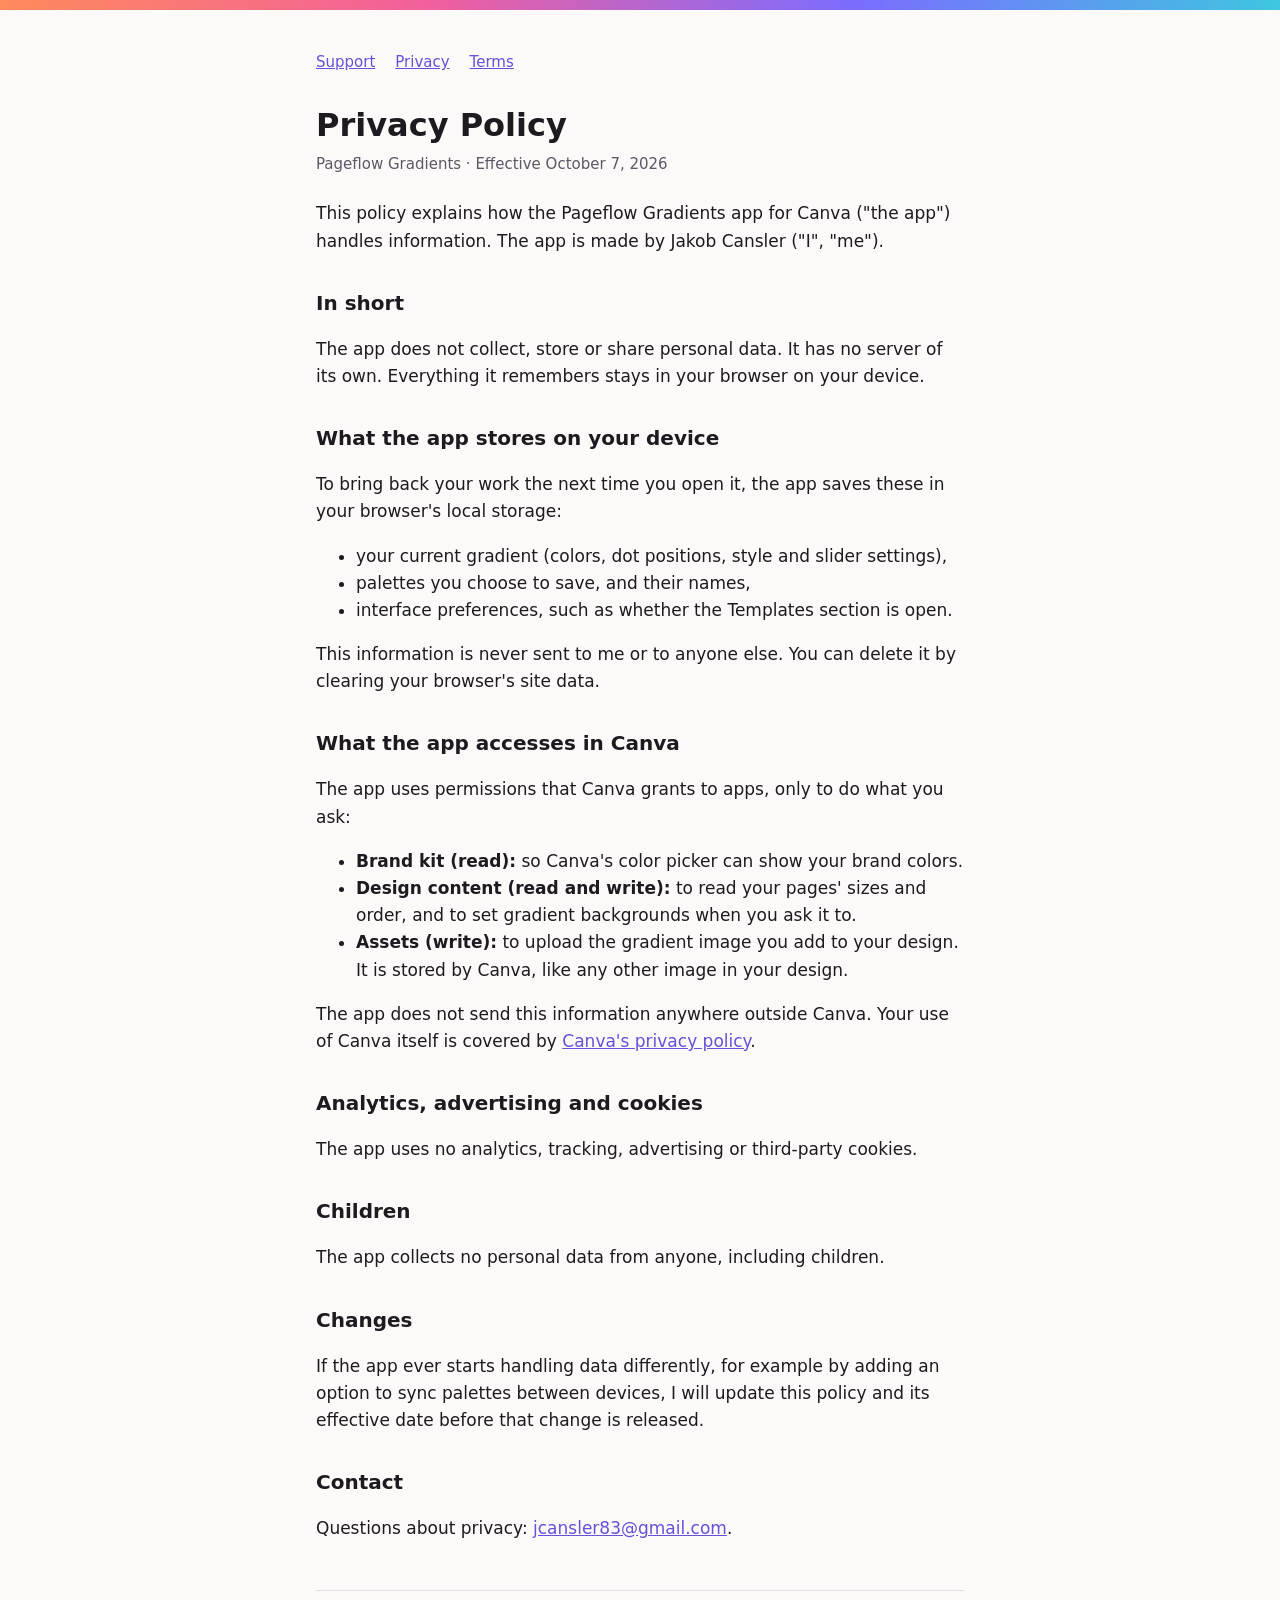
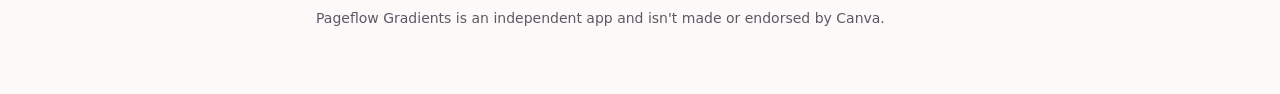
==== privacy.html @ c286d292 "Support, privacy and terms pages for Pageflow Gradients The Canva Marketplace listing needs public s" ====
<!doctype html>
<html lang="en">
<head>
<meta charset="utf-8">
<meta name="viewport" content="width=device-width, initial-scale=1">
<title>Privacy Policy</title>
<link rel="stylesheet" href="style.css">
</head>
<body>
<div class="band"></div>
<main>
<nav><a href="./">Support</a><a href="privacy.html">Privacy</a><a href="terms.html">Terms</a></nav>
<h1>Privacy Policy</h1>
<p class="meta">Pageflow Gradients · Effective October 7, 2026</p>

<p>This policy explains how the Pageflow Gradients app for Canva ("the app") handles information. The app is made by Jakob Cansler ("I", "me").</p>

<h2>In short</h2>
<p>The app does not collect, store or share personal data. It has no server of its own. Everything it remembers stays in your browser on your device.</p>

<h2>What the app stores on your device</h2>
<p>To bring back your work the next time you open it, the app saves these in your browser's local storage:</p>
<ul>
<li>your current gradient (colors, dot positions, style and slider settings),</li>
<li>palettes you choose to save, and their names,</li>
<li>interface preferences, such as whether the Templates section is open.</li>
</ul>
<p>This information is never sent to me or to anyone else. You can delete it by clearing your browser's site data.</p>

<h2>What the app accesses in Canva</h2>
<p>The app uses permissions that Canva grants to apps, only to do what you ask:</p>
<ul>
<li><strong>Brand kit (read):</strong> so Canva's color picker can show your brand colors.</li>
<li><strong>Design content (read and write):</strong> to read your pages' sizes and order, and to set gradient backgrounds when you ask it to.</li>
<li><strong>Assets (write):</strong> to upload the gradient image you add to your design. It is stored by Canva, like any other image in your design.</li>
</ul>
<p>The app does not send this information anywhere outside Canva. Your use of Canva itself is covered by <a href="https://www.canva.com/policies/privacy-policy/">Canva's privacy policy</a>.</p>

<h2>Analytics, advertising and cookies</h2>
<p>The app uses no analytics, tracking, advertising or third-party cookies.</p>

<h2>Children</h2>
<p>The app collects no personal data from anyone, including children.</p>

<h2>Changes</h2>
<p>If the app ever starts handling data differently, for example by adding an option to sync palettes between devices, I will update this policy and its effective date before that change is released.</p>

<h2>Contact</h2>
<p>Questions about privacy: <a href="mailto:jcansler83@gmail.com?subject=Pageflow%20Gradients%20privacy">jcansler83@gmail.com</a>.</p>

<footer>Pageflow Gradients is an independent app and isn't made or endorsed by Canva.</footer>
</main>
</body>
</html>
---- style.css ----
:root{--bg:#fbfaf8;--fg:#1d1b20;--muted:#5d5866;--accent:#6b4fd8;--rule:#e4e0ea}
@media (prefers-color-scheme:dark){:root{--bg:#141217;--fg:#ece9f1;--muted:#a7a1b1;--accent:#a996ff;--rule:#2c2833}}
*{box-sizing:border-box}
body{margin:0;background:var(--bg);color:var(--fg);font:17px/1.6 system-ui,-apple-system,"Segoe UI",sans-serif}
.band{height:10px;background:linear-gradient(90deg,#ff8a5b,#f25f9c,#7b6cff,#3ec6e0)}
main{max-width:680px;margin:0 auto;padding:40px 16px 64px}
nav{display:flex;gap:20px;flex-wrap:wrap;font-size:15px;margin-bottom:32px}
a{color:var(--accent)}
h1{font-size:32px;line-height:1.2;margin:0 0 8px}
h2{font-size:20px;margin:32px 0 8px}
.meta{color:var(--muted);font-size:15px;margin:0 0 24px}
footer{border-top:1px solid var(--rule);margin-top:48px;padding-top:16px;color:var(--muted);font-size:14px}
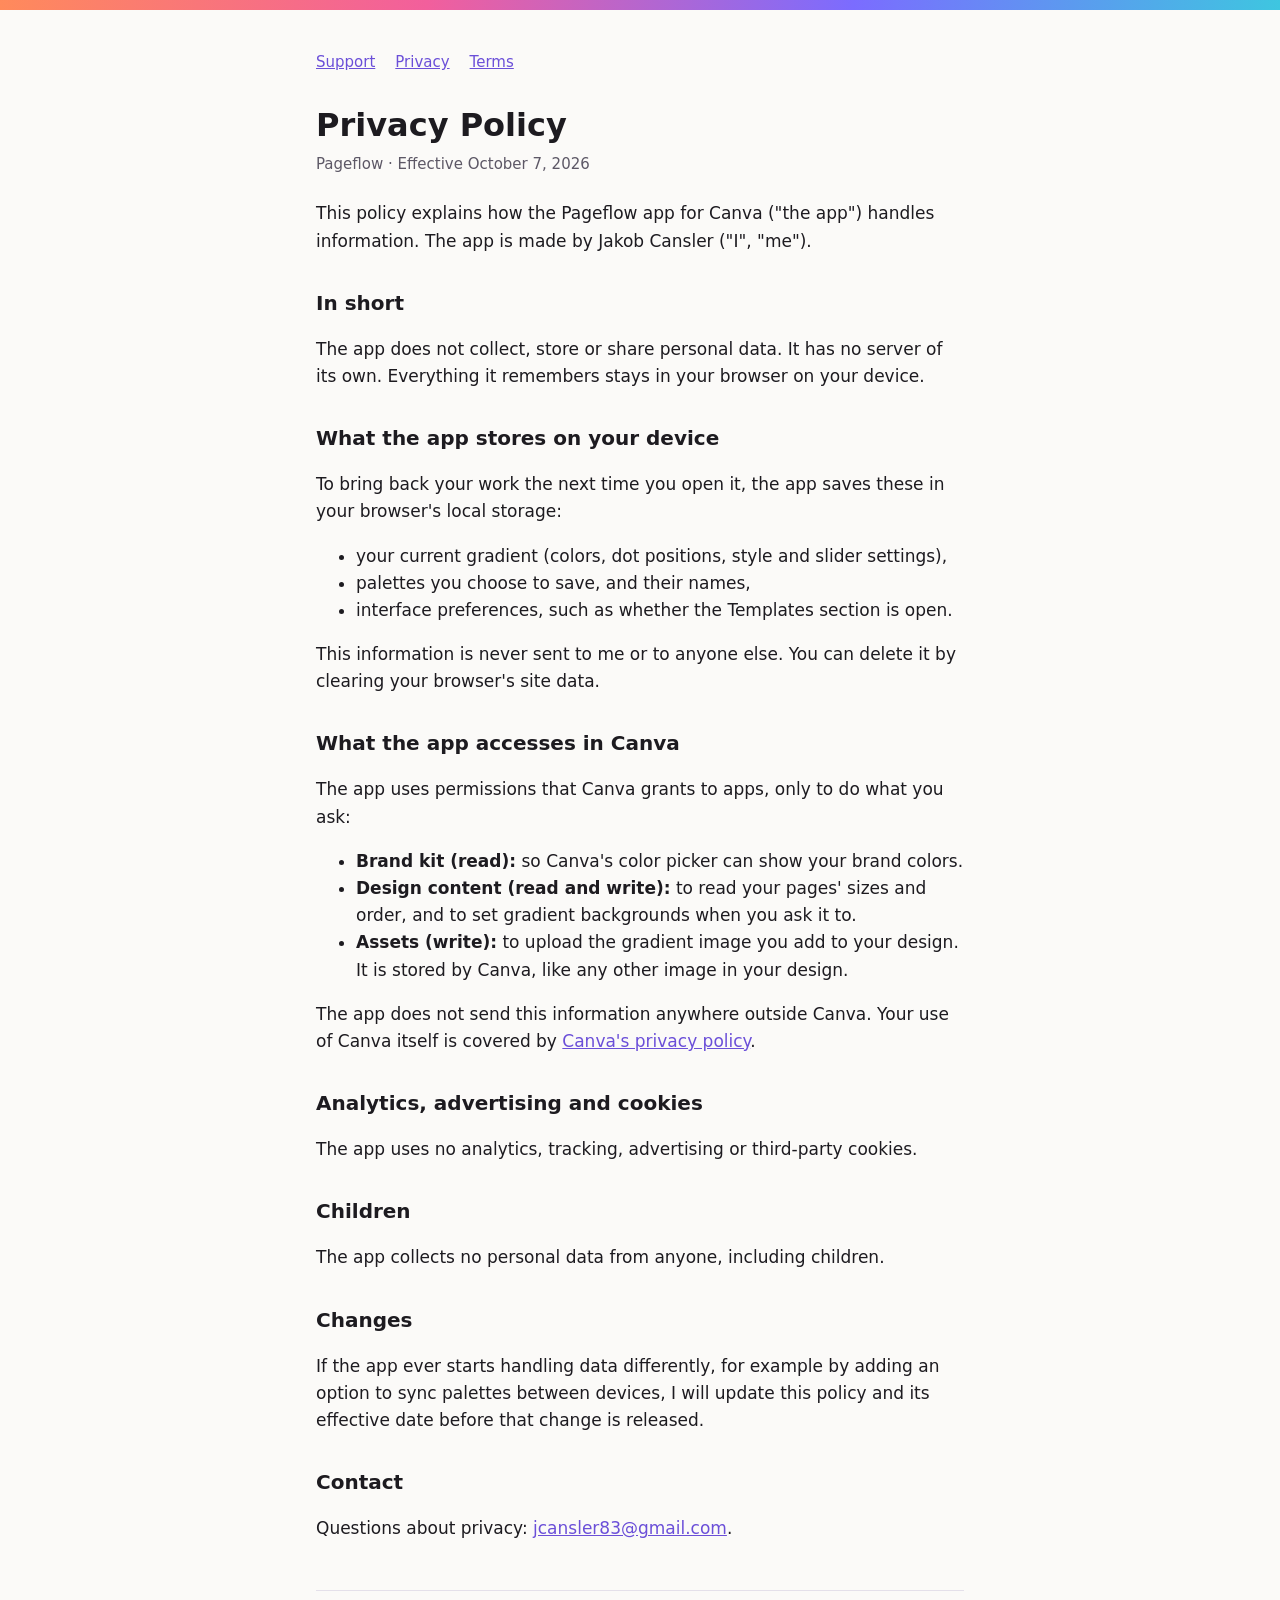
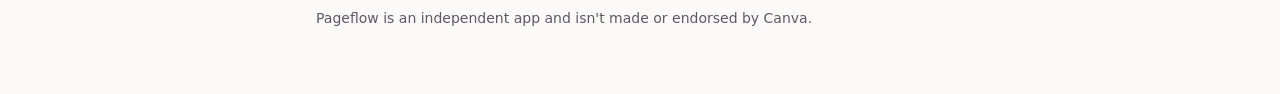
==== commit 5769ffe0: "Use the listing name Pageflow Canva asks for app names under 10 characters, so the Marketplace name " ====
--- a/privacy.html
+++ b/privacy.html
@@ -11,9 +11,9 @@
 <main>
 <nav><a href="./">Support</a><a href="privacy.html">Privacy</a><a href="terms.html">Terms</a></nav>
 <h1>Privacy Policy</h1>
-<p class="meta">Pageflow Gradients · Effective October 7, 2026</p>
+<p class="meta">Pageflow · Effective October 7, 2026</p>
 
-<p>This policy explains how the Pageflow Gradients app for Canva ("the app") handles information. The app is made by Jakob Cansler ("I", "me").</p>
+<p>This policy explains how the Pageflow app for Canva ("the app") handles information. The app is made by Jakob Cansler ("I", "me").</p>
 
 <h2>In short</h2>
 <p>The app does not collect, store or share personal data. It has no server of its own. Everything it remembers stays in your browser on your device.</p>
@@ -46,9 +46,9 @@
 <p>If the app ever starts handling data differently, for example by adding an option to sync palettes between devices, I will update this policy and its effective date before that change is released.</p>
 
 <h2>Contact</h2>
-<p>Questions about privacy: <a href="mailto:jcansler83@gmail.com?subject=Pageflow%20Gradients%20privacy">jcansler83@gmail.com</a>.</p>
+<p>Questions about privacy: <a href="mailto:jcansler83@gmail.com?subject=Pageflow%20privacy">jcansler83@gmail.com</a>.</p>
 
-<footer>Pageflow Gradients is an independent app and isn't made or endorsed by Canva.</footer>
+<footer>Pageflow is an independent app and isn't made or endorsed by Canva.</footer>
 </main>
 </body>
 </html>
